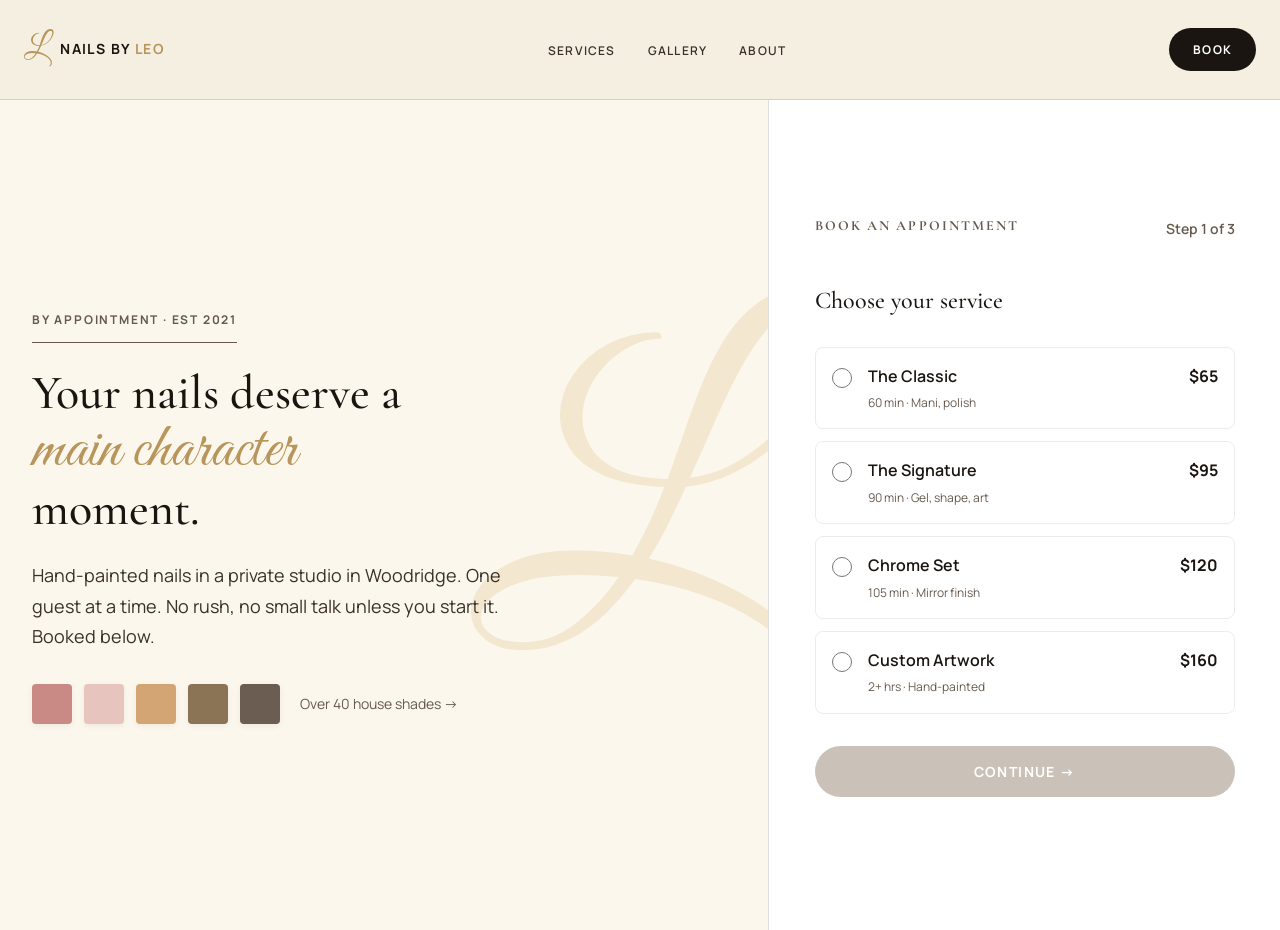
==== index.html @ 2573530d "Add files via upload" ====
<!DOCTYPE html>
<html lang="en">
<head>
    <meta charset="UTF-8">
    <meta name="viewport" content="width=device-width, initial-scale=1.0">
    <title>Nails by Leo - Your nails deserve a main character moment</title>
    <link rel="stylesheet" href="styles.css">
</head>
<body>
    <!-- Navigation -->
    <nav class="navbar">
        <div class="nav-container">
            <div class="logo">
                <span class="logo-script">L</span>
                <span class="logo-text">NAILS BY <span class="logo-accent">LEO</span></span>
            </div>
            <ul class="nav-links">
                <li><a href="services.html">SERVICES</a></li>
                <li><a href="gallery.html">GALLERY</a></li>
                <li><a href="about.html">ABOUT</a></li>
            </ul>
            <a href="#booking" class="nav-book">BOOK</a>
        </div>
    </nav>

    <!-- Main Content -->
    <main class="main-content">
        <!-- Left Section - Hero -->
        <section class="hero-section">
            <div class="hero-content">
                <div class="eyebrow">BY APPOINTMENT · EST 2021</div>

                <h1 class="hero-headline">
                    Your nails deserve a
                    <span class="script-accent">main character</span>
                    moment.
                </h1>

                <p class="hero-description">
                    Hand-painted nails in a private studio in Woodridge. One guest at a time. No rush, no small talk unless you start it. Booked below.
                </p>

                <div class="color-swatches">
                    <div class="swatch" style="background: #C98A85;"></div>
                    <div class="swatch" style="background: #E8C4BF;"></div>
                    <div class="swatch" style="background: #D4A574;"></div>
                    <div class="swatch" style="background: #8B7355;"></div>
                    <div class="swatch" style="background: #6B5D52;"></div>
                    <span class="swatch-label">Over 40 house shades →</span>
                </div>
            </div>

            <!-- Decorative L -->
            <div class="decorative-l">L</div>
        </section>

        <!-- Right Section - Booking Panel -->
        <section class="booking-section" id="booking">
            <div class="booking-panel">
                <!-- Header -->
                <div class="booking-header">
                    <h2>BOOK AN APPOINTMENT</h2>
                    <span class="step-indicator" id="stepIndicator">Step 1 of 3</span>
                </div>

                <!-- Step 1: Service Selection -->
                <div class="booking-step" id="step1" data-step="1">
                    <h3>Choose your service</h3>

                    <div class="service-list">
                        <label class="service-option">
                            <input type="radio" name="service" value="classic" data-price="65" data-duration="60">
                            <div class="service-details">
                                <span class="service-name">The Classic</span>
                                <span class="service-meta">60 min · Mani, polish</span>
                            </div>
                            <span class="service-price">$65</span>
                        </label>

                        <label class="service-option">
                            <input type="radio" name="service" value="signature" data-price="95" data-duration="90">
                            <div class="service-details">
                                <span class="service-name">The Signature</span>
                                <span class="service-meta">90 min · Gel, shape, art</span>
                            </div>
                            <span class="service-price">$95</span>
                        </label>

                        <label class="service-option">
                            <input type="radio" name="service" value="chrome" data-price="120" data-duration="105">
                            <div class="service-details">
                                <span class="service-name">Chrome Set</span>
                                <span class="service-meta">105 min · Mirror finish</span>
                            </div>
                            <span class="service-price">$120</span>
                        </label>

                        <label class="service-option">
                            <input type="radio" name="service" value="custom" data-price="160" data-duration="120">
                            <div class="service-details">
                                <span class="service-name">Custom Artwork</span>
                                <span class="service-meta">2+ hrs · Hand-painted</span>
                            </div>
                            <span class="service-price">$160</span>
                        </label>
                    </div>

                    <button class="btn-next" id="nextStep1" disabled>Continue →</button>
                </div>

                <!-- Step 2: Date & Time Selection -->
                <div class="booking-step hidden" id="step2" data-step="2">
                    <h3>Select your time</h3>

                    <div class="next-opening">
                        <span class="label">NEXT OPENING</span>
                        <div class="opening-date">
                            <span id="openingDate">Thu, Apr 30 · 1:00pm</span>
                            <span class="badge-available">AVAILABLE</span>
                        </div>
                    </div>

                    <div class="time-slots">
                        <button class="time-slot" data-time="10:00">10:00</button>
                        <button class="time-slot" data-time="11:30">11:30</button>
                        <button class="time-slot active" data-time="13:00">1:00</button>
                        <button class="time-slot" data-time="14:30">2:30</button>
                        <button class="time-slot" data-time="16:00">4:00</button>
                        <button class="time-slot" data-time="17:30">5:30</button>
                    </div>

                    <div class="button-group">
                        <button class="btn-back" id="backStep2">← Back</button>
                        <button class="btn-next" id="nextStep2">Continue →</button>
                    </div>
                </div>

                <!-- Step 3: Confirmation -->
                <div class="booking-step hidden" id="step3" data-step="3">
                    <h3>Confirm your booking</h3>

                    <div class="booking-summary">
                        <div class="summary-item">
                            <span class="label">Service</span>
                            <span class="value" id="summaryService">-</span>
                        </div>
                        <div class="summary-item">
                            <span class="label">Date & Time</span>
                            <span class="value" id="summaryDateTime">-</span>
                        </div>
                        <div class="summary-item">
                            <span class="label">Price</span>
                            <span class="value" id="summaryPrice">-</span>
                        </div>
                    </div>

                    <button class="btn-reserve">RESERVE THIS SEAT →</button>
                    <p class="deposit-note">$25 deposit applied to your service</p>

                    <div class="button-group">
                        <button class="btn-back" id="backStep3">← Back</button>
                    </div>
                </div>
            </div>
        </section>
    </main>

    <script>
        // Booking System
        let currentStep = 1;
        let selectedService = null;
        let selectedTime = null;

        // Step 1: Service Selection
        document.querySelectorAll('input[name="service"]').forEach(radio => {
            radio.addEventListener('change', (e) => {
                selectedService = {
                    value: e.target.value,
                    price: e.target.dataset.price,
                    duration: e.target.dataset.duration,
                    name: e.target.closest('.service-option').querySelector('.service-name').textContent
                };
                document.getElementById('nextStep1').disabled = false;
            });
        });

        document.getElementById('nextStep1').addEventListener('click', () => {
            goToStep(2);
        });

        // Step 2: Time Selection
        document.querySelectorAll('.time-slot').forEach(slot => {
            slot.addEventListener('click', (e) => {
                document.querySelectorAll('.time-slot').forEach(s => s.classList.remove('active'));
                e.target.classList.add('active');
                selectedTime = e.target.dataset.time;
            });
        });

        document.getElementById('nextStep2').addEventListener('click', () => {
            if (selectedTime) {
                updateSummary();
                goToStep(3);
            }
        });

        document.getElementById('backStep2').addEventListener('click', () => {
            goToStep(1);
        });

        document.getElementById('backStep3').addEventListener('click', () => {
            goToStep(2);
        });

        // Step 3: Confirmation
        document.querySelector('.btn-reserve').addEventListener('click', () => {
            alert('Thank you for booking with Nails by Leo! We look forward to seeing you.');
        });

        // Navigation Functions
        function goToStep(step) {
            document.querySelectorAll('.booking-step').forEach(s => s.classList.add('hidden'));
            document.getElementById(`step${step}`).classList.remove('hidden');
            document.getElementById('stepIndicator').textContent = `Step ${step} of 3`;
            currentStep = step;
            window.scrollTo(0, document.querySelector('.booking-panel').offsetTop - 100);
        }

        function updateSummary() {
            document.getElementById('summaryService').textContent = selectedService.name;
            document.getElementById('summaryDateTime').textContent = `Thu, Apr 30 · ${selectedTime}`;
            document.getElementById('summaryPrice').textContent = `$${selectedService.price}`;
        }
    </script>
</body>
</html>
---- styles.css ----
/* =========================================================
   Nails by Leo — Booking Interface
   Foundation tokens + semantic mappings.
   Cream + ink + warm gold. Serif display, sans body, script accent.
   ========================================================= */

@import url('https://fonts.googleapis.com/css2?family=Cormorant+Garamond:ital,wght@0,400;0,500;0,600;0,700;1,400;1,500&family=Manrope:wght@300;400;500;600;700&family=Great+Vibes&display=swap');

:root {
  /* Brand palette */
  --cream-50:   #FBF7EC;
  --cream-100:  #F5EFE2;
  --cream-200:  #EDE5D2;
  --cream-300:  #E2D7BE;
  --ink-900:    #1A1510;
  --ink-700:    #3A312A;
  --ink-500:    #665A4F;
  --ink-300:    #A89B8A;
  --ink-200:    #C9BEAC;
  --gold-700:   #8A6F3E;
  --gold-600:   #A78349;
  --gold-500:   #B8955A;
  --gold-400:   #CBAD76;
  --gold-300:   #E2C89B;
  --gold-100:   #F3E6CC;
  --rose-500:   #C98A85;
  --rose-300:   #E8C4BF;
  --white:      #FFFFFF;
  --black:      #000000;

  /* Semantic tokens */
  --bg-page:          var(--cream-50);
  --bg-surface:       var(--cream-100);
  --bg-elevated:      var(--white);
  --fg-1:             var(--ink-900);
  --fg-2:             var(--ink-700);
  --fg-3:             var(--ink-500);
  --fg-4:             var(--ink-300);
  --border-1:         rgba(26, 21, 16, 0.08);
  --border-2:         rgba(26, 21, 16, 0.14);
  --accent:           var(--gold-500);
  --accent-hover:     var(--gold-600);
  --accent-press:     var(--gold-700);

  /* Shadows */
  --shadow-sm: 0 2px 6px rgba(26, 21, 16, 0.06);
  --shadow-md: 0 8px 20px rgba(26, 21, 16, 0.08);

  /* Type families */
  --font-display: "Cormorant Garamond", "EB Garamond", Georgia, "Times New Roman", serif;
  --font-body:    "Manrope", -apple-system, BlinkMacSystemFont, "Segoe UI", Helvetica, Arial, sans-serif;
  --font-script:  "Great Vibes", "Snell Roundhand", "Apple Chancery", cursive;

  /* Type scale */
  --fs-display: 56px;
  --fs-h1: 48px;
  --fs-h2: 32px;
  --fs-h3: 24px;
  --fs-lead: 18px;
  --fs-body: 16px;
  --fs-small: 14px;
  --fs-caption: 12px;

  /* Spacing */
  --space-1: 4px;
  --space-2: 8px;
  --space-3: 12px;
  --space-4: 16px;
  --space-5: 24px;
  --space-6: 32px;
  --space-7: 48px;
  --space-8: 64px;
}

/* =========================================================
   Base Styles
   ========================================================= */

* {
  margin: 0;
  padding: 0;
  box-sizing: border-box;
}

html {
  scroll-behavior: smooth;
}

body {
  background: var(--bg-page);
  color: var(--fg-1);
  font-family: var(--font-body);
  font-size: var(--fs-body);
  line-height: 1.6;
  -webkit-font-smoothing: antialiased;
  -moz-osx-font-smoothing: grayscale;
}

h1, h2, h3 {
  font-family: var(--font-display);
  color: var(--fg-1);
  font-weight: 500;
  line-height: 1.1;
  margin: 0;
}

h2 {
  font-size: var(--fs-h2);
}

h3 {
  font-size: var(--fs-h3);
}

p {
  color: var(--fg-2);
  margin: 0 0 1em;
}

a {
  color: var(--fg-1);
  text-decoration: none;
  transition: color 0.2s ease;
}

a:hover {
  color: var(--accent);
}

/* =========================================================
   Navigation
   ========================================================= */

.navbar {
  background: var(--bg-surface);
  border-bottom: 1px solid var(--border-2);
  padding: var(--space-5) 0;
  position: sticky;
  top: 0;
  z-index: 1000;
}

.nav-container {
  max-width: 1400px;
  margin: 0 auto;
  padding: 0 var(--space-5);
  display: flex;
  justify-content: space-between;
  align-items: center;
}

.logo {
  display: flex;
  align-items: center;
  gap: var(--space-3);
  font-size: var(--fs-h3);
  font-weight: 700;
  letter-spacing: 0.05em;
}

.logo-script {
  font-family: var(--font-script);
  font-size: 32px;
  color: var(--accent);
  font-weight: 400;
}

.logo-text {
  font-size: 14px;
  font-weight: 700;
  letter-spacing: 0.1em;
  text-transform: uppercase;
  color: var(--fg-1);
}

.logo-accent {
  color: var(--accent);
}

.nav-links {
  list-style: none;
  display: flex;
  gap: var(--space-6);
}

.nav-links a {
  font-size: var(--fs-caption);
  font-weight: 600;
  letter-spacing: 0.1em;
  text-transform: uppercase;
  color: var(--fg-2);
  border: none;
}

.nav-links a:hover {
  color: var(--accent);
}

.nav-book {
  background: var(--fg-1);
  color: var(--white);
  padding: var(--space-3) var(--space-5);
  border-radius: 999px;
  font-size: var(--fs-caption);
  font-weight: 700;
  letter-spacing: 0.1em;
  text-transform: uppercase;
  transition: background 0.2s ease;
}

.nav-book:hover {
  background: var(--fg-2);
  color: var(--white);
}

/* =========================================================
   Main Content
   ========================================================= */

.main-content {
  display: grid;
  grid-template-columns: 1.5fr 1fr;
  min-height: calc(100vh - 70px);
  position: relative;
}

/* Hero Section */
.hero-section {
  background: var(--bg-page);
  padding: var(--space-7) var(--space-6);
  display: flex;
  flex-direction: column;
  justify-content: center;
  position: relative;
  overflow: hidden;
}

.hero-content {
  max-width: 500px;
  position: relative;
  z-index: 2;
}

.eyebrow {
  font-size: var(--fs-caption);
  font-weight: 700;
  letter-spacing: 0.15em;
  text-transform: uppercase;
  color: var(--fg-3);
  margin-bottom: var(--space-5);
  display: inline-block;
  padding-bottom: var(--space-3);
  border-bottom: 1px solid var(--fg-3);
}

.hero-headline {
  font-size: var(--fs-h1);
  line-height: 1.1;
  margin-bottom: var(--space-5);
  font-weight: 500;
}

.script-accent {
  font-family: var(--font-script);
  color: var(--accent);
  font-size: 64px;
  font-weight: 400;
  display: block;
  line-height: 1;
}

.hero-description {
  font-size: var(--fs-lead);
  color: var(--fg-2);
  line-height: 1.7;
  margin-bottom: var(--space-6);
}

.color-swatches {
  display: flex;
  align-items: center;
  gap: var(--space-3);
}

.swatch {
  width: 40px;
  height: 40px;
  border-radius: 4px;
  box-shadow: var(--shadow-sm);
  cursor: pointer;
  transition: transform 0.2s ease;
}

.swatch:hover {
  transform: scale(1.1);
}

.swatch-label {
  font-size: var(--fs-small);
  color: var(--fg-3);
  margin-left: var(--space-2);
  white-space: nowrap;
}

/* Decorative L */
.decorative-l {
  position: absolute;
  right: 20px;
  top: 50%;
  transform: translateY(-50%);
  font-family: var(--font-script);
  font-size: 500px;
  color: var(--gold-100);
  font-weight: 400;
  line-height: 1;
  pointer-events: none;
  z-index: 1;
  opacity: 0.9;
}

/* Booking Section */
.booking-section {
  background: var(--bg-elevated);
  padding: var(--space-7) var(--space-6);
  display: flex;
  align-items: center;
  justify-content: center;
  border-left: 1px solid var(--border-2);
}

.booking-panel {
  width: 100%;
  max-width: 420px;
}

.booking-header {
  margin-bottom: var(--space-7);
  display: flex;
  justify-content: space-between;
  align-items: flex-start;
}

.booking-header h2 {
  font-size: var(--fs-small);
  font-weight: 700;
  letter-spacing: 0.15em;
  text-transform: uppercase;
  color: var(--fg-3);
  margin: 0;
}

.step-indicator {
  font-size: var(--fs-small);
  color: var(--fg-3);
  font-weight: 600;
}

.booking-step {
  animation: fadeIn 0.3s ease;
}

.booking-step.hidden {
  display: none;
}

@keyframes fadeIn {
  from {
    opacity: 0;
    transform: translateY(10px);
  }
  to {
    opacity: 1;
    transform: translateY(0);
  }
}

.booking-step h3 {
  font-size: var(--fs-h3);
  margin-bottom: var(--space-6);
  font-weight: 500;
}

/* Service Selection */
.service-list {
  margin-bottom: var(--space-6);
}

.service-option {
  display: flex;
  align-items: flex-start;
  gap: var(--space-4);
  padding: var(--space-4);
  border: 1px solid var(--border-1);
  border-radius: 8px;
  cursor: pointer;
  transition: all 0.2s ease;
  margin-bottom: var(--space-3);
}

.service-option:hover {
  border-color: var(--accent);
  background: rgba(184, 149, 90, 0.02);
}

.service-option input[type="radio"] {
  width: 20px;
  height: 20px;
  margin-top: 4px;
  cursor: pointer;
  accent-color: var(--accent);
}

.service-details {
  display: flex;
  flex-direction: column;
  gap: var(--space-1);
  flex: 1;
}

.service-name {
  font-weight: 600;
  color: var(--fg-1);
  font-size: var(--fs-body);
}

.service-meta {
  font-size: var(--fs-caption);
  color: var(--fg-3);
}

.service-price {
  font-weight: 700;
  color: var(--fg-1);
  font-size: var(--fs-body);
}

/* Time Selection */
.next-opening {
  margin-bottom: var(--space-6);
}

.next-opening .label {
  font-size: var(--fs-caption);
  font-weight: 700;
  letter-spacing: 0.1em;
  text-transform: uppercase;
  color: var(--fg-3);
  display: block;
  margin-bottom: var(--space-2);
}

.opening-date {
  display: flex;
  align-items: center;
  justify-content: space-between;
  gap: var(--space-3);
  font-size: var(--fs-lead);
}

.badge-available {
  background: var(--gold-100);
  color: var(--gold-700);
  padding: var(--space-1) var(--space-3);
  border-radius: 4px;
  font-size: var(--fs-caption);
  font-weight: 700;
  letter-spacing: 0.05em;
}

.time-slots {
  display: grid;
  grid-template-columns: repeat(3, 1fr);
  gap: var(--space-3);
  margin-bottom: var(--space-6);
}

.time-slot {
  padding: var(--space-4);
  border: 1px solid var(--border-2);
  background: var(--white);
  border-radius: 8px;
  font-size: var(--fs-body);
  cursor: pointer;
  transition: all 0.2s ease;
  color: var(--fg-2);
  font-weight: 500;
}

.time-slot:hover {
  border-color: var(--accent);
}

.time-slot.active {
  background: var(--fg-1);
  color: var(--white);
  border-color: var(--fg-1);
}

/* Booking Summary */
.booking-summary {
  background: var(--cream-100);
  padding: var(--space-5);
  border-radius: 8px;
  margin-bottom: var(--space-6);
}

.summary-item {
  display: flex;
  justify-content: space-between;
  margin-bottom: var(--space-4);
}

.summary-item:last-child {
  margin-bottom: 0;
  padding-top: var(--space-4);
  border-top: 1px solid var(--border-2);
}

.summary-item .label {
  font-size: var(--fs-small);
  color: var(--fg-3);
  font-weight: 600;
}

.summary-item .value {
  font-weight: 600;
  color: var(--fg-1);
}

/* Buttons */
.btn-next,
.btn-back,
.btn-reserve {
  width: 100%;
  padding: var(--space-4) var(--space-5);
  border: none;
  border-radius: 999px;
  font-size: var(--fs-small);
  font-weight: 700;
  letter-spacing: 0.1em;
  text-transform: uppercase;
  cursor: pointer;
  transition: all 0.2s ease;
  font-family: var(--font-body);
}

.btn-next {
  background: var(--accent);
  color: var(--white);
  margin-bottom: var(--space-4);
}

.btn-next:hover:not(:disabled) {
  background: var(--accent-hover);
  box-shadow: var(--shadow-md);
}

.btn-next:disabled {
  background: var(--fg-4);
  cursor: not-allowed;
  opacity: 0.6;
}

.btn-reserve {
  background: var(--accent);
  color: var(--white);
}

.btn-reserve:hover {
  background: var(--accent-hover);
  box-shadow: var(--shadow-md);
}

.btn-back {
  background: transparent;
  color: var(--fg-1);
  border: 1px solid var(--border-2);
}

.btn-back:hover {
  border-color: var(--accent);
  color: var(--accent);
}

.button-group {
  display: grid;
  grid-template-columns: 1fr 1fr;
  gap: var(--space-4);
}

.button-group .btn-next {
  margin-bottom: 0;
}

.deposit-note {
  font-size: var(--fs-caption);
  color: var(--fg-3);
  text-align: center;
  margin-top: var(--space-3);
}

/* =========================================================
   Responsive
   ========================================================= */

@media (max-width: 1400px) {
  .decorative-l {
    font-size: 400px;
    right: 10px;
  }
}

@media (max-width: 1200px) {
  .decorative-l {
    font-size: 350px;
    right: 10px;
  }
}

@media (max-width: 1024px) {
  .main-content {
    grid-template-columns: 1fr;
    min-height: auto;
  }

  .hero-section {
    padding: var(--space-7) var(--space-5);
    min-height: 400px;
  }

  .booking-section {
    border-left: none;
    border-top: 1px solid var(--border-2);
    padding: var(--space-7) var(--space-5);
  }

  .decorative-l {
    font-size: 300px;
    right: -50px;
  }
}

@media (max-width: 768px) {
  .nav-container {
    flex-direction: column;
    gap: var(--space-4);
  }

  .nav-links {
    gap: var(--space-4);
    font-size: 12px;
  }

  .hero-headline {
    font-size: 36px;
  }

  .script-accent {
    font-size: 48px;
  }

  .booking-panel {
    max-width: 100%;
  }

  .time-slots {
    grid-template-columns: repeat(2, 1fr);
  }

  .button-group {
    grid-template-columns: 1fr;
  }
}

@media (max-width: 480px) {
  .hero-section {
    padding: var(--space-5);
  }

  .booking-section {
    padding: var(--space-5);
  }

  .hero-headline {
    font-size: 28px;
  }

  .script-accent {
    font-size: 36px;
  }

  .nav-book {
    padding: var(--space-2) var(--space-4);
    font-size: 11px;
  }
}
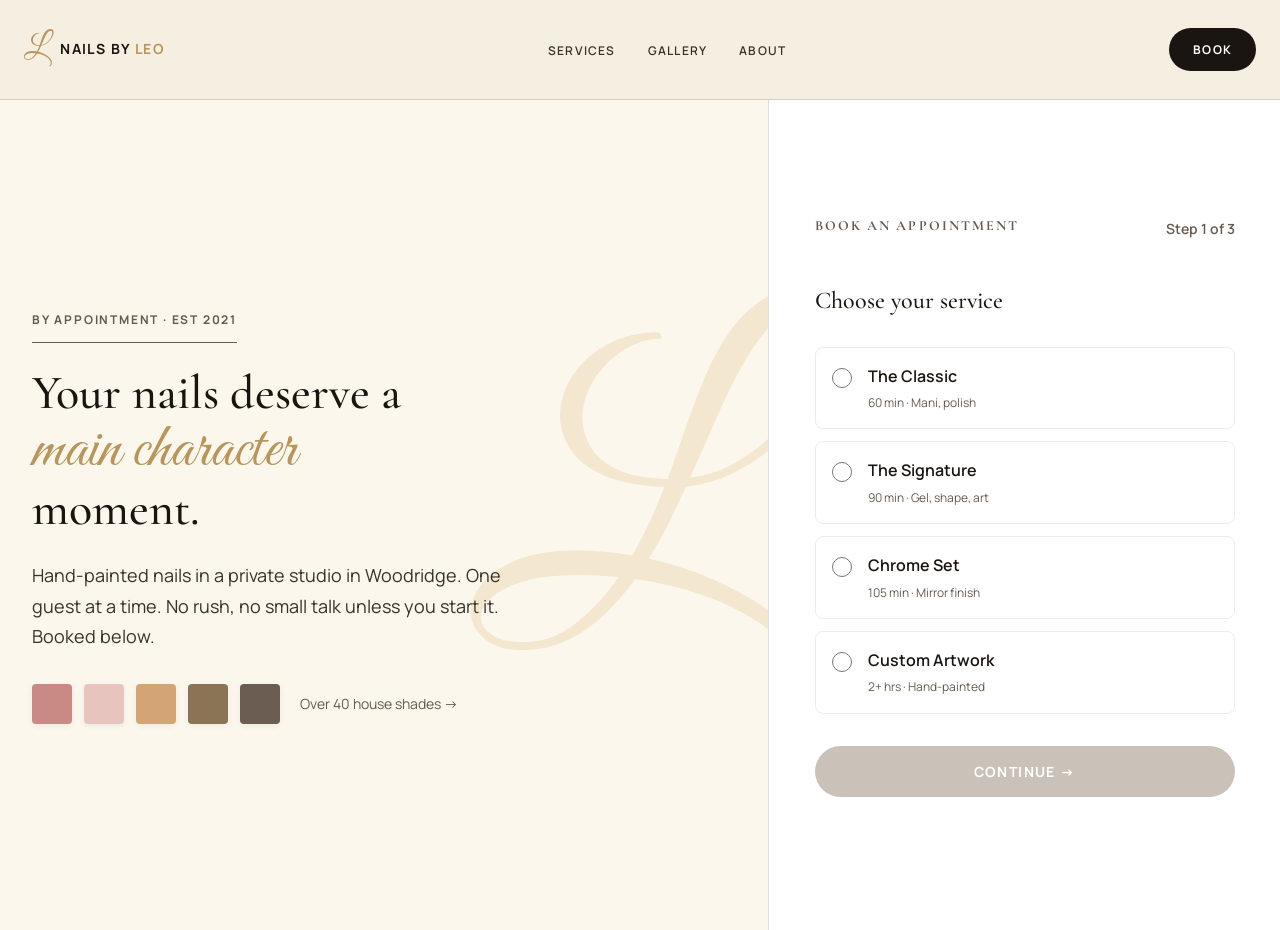
==== commit 65192a40: "Add files via upload" ====
--- a/index.html
+++ b/index.html
@@ -74,7 +74,6 @@
                                 <span class="service-name">The Classic</span>
                                 <span class="service-meta">60 min · Mani, polish</span>
                             </div>
-                            <span class="service-price">$65</span>
                         </label>
 
                         <label class="service-option">
@@ -83,7 +82,6 @@
                                 <span class="service-name">The Signature</span>
                                 <span class="service-meta">90 min · Gel, shape, art</span>
                             </div>
-                            <span class="service-price">$95</span>
                         </label>
 
                         <label class="service-option">
@@ -92,7 +90,6 @@
                                 <span class="service-name">Chrome Set</span>
                                 <span class="service-meta">105 min · Mirror finish</span>
                             </div>
-                            <span class="service-price">$120</span>
                         </label>
 
                         <label class="service-option">
@@ -101,7 +98,6 @@
                                 <span class="service-name">Custom Artwork</span>
                                 <span class="service-meta">2+ hrs · Hand-painted</span>
                             </div>
-                            <span class="service-price">$160</span>
                         </label>
                     </div>
 
@@ -148,14 +144,10 @@
                             <span class="label">Date & Time</span>
                             <span class="value" id="summaryDateTime">-</span>
                         </div>
-                        <div class="summary-item">
-                            <span class="label">Price</span>
-                            <span class="value" id="summaryPrice">-</span>
-                        </div>
                     </div>
 
                     <button class="btn-reserve">RESERVE THIS SEAT →</button>
-                    <p class="deposit-note">$25 deposit applied to your service</p>
+                    <p class="deposit-note">Deposit applied to your service</p>
 
                     <div class="button-group">
                         <button class="btn-back" id="backStep3">← Back</button>
@@ -229,7 +221,6 @@
         function updateSummary() {
             document.getElementById('summaryService').textContent = selectedService.name;
             document.getElementById('summaryDateTime').textContent = `Thu, Apr 30 · ${selectedTime}`;
-            document.getElementById('summaryPrice').textContent = `$${selectedService.price}`;
         }
     </script>
 </body>
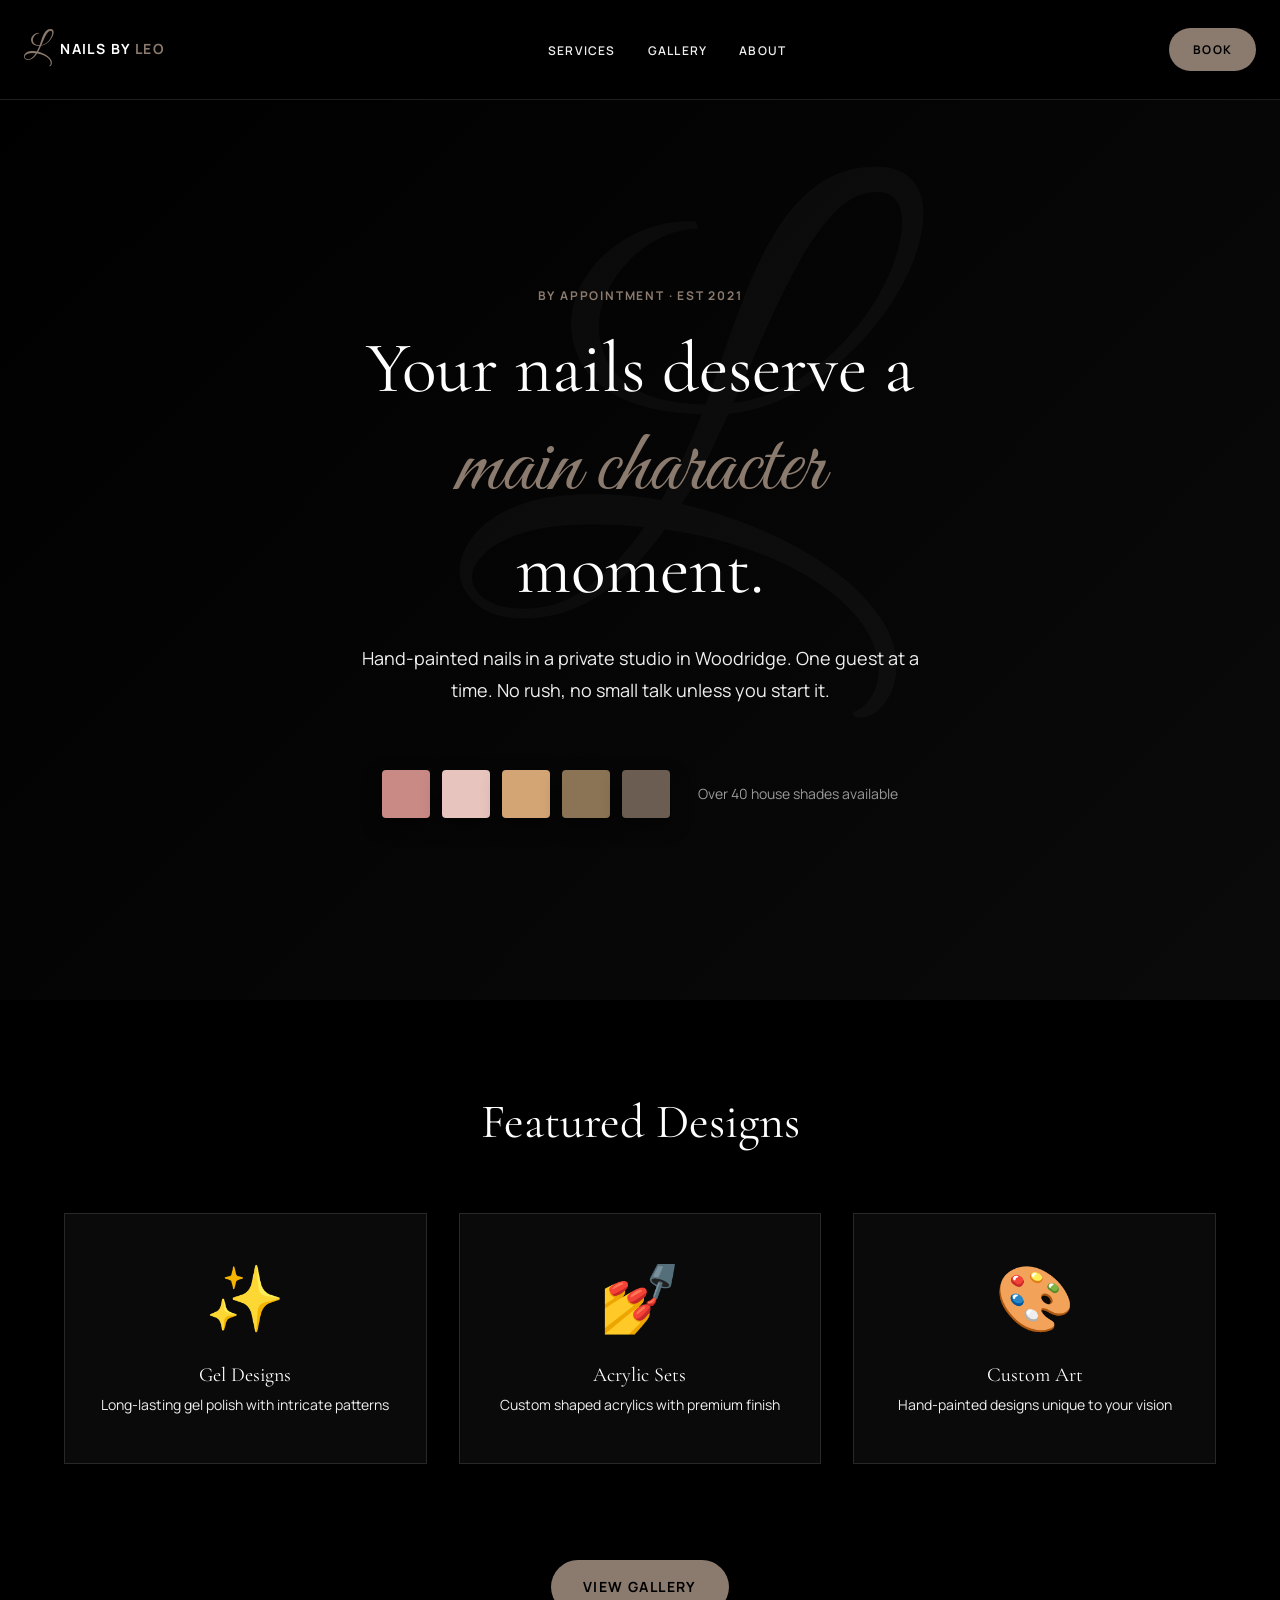
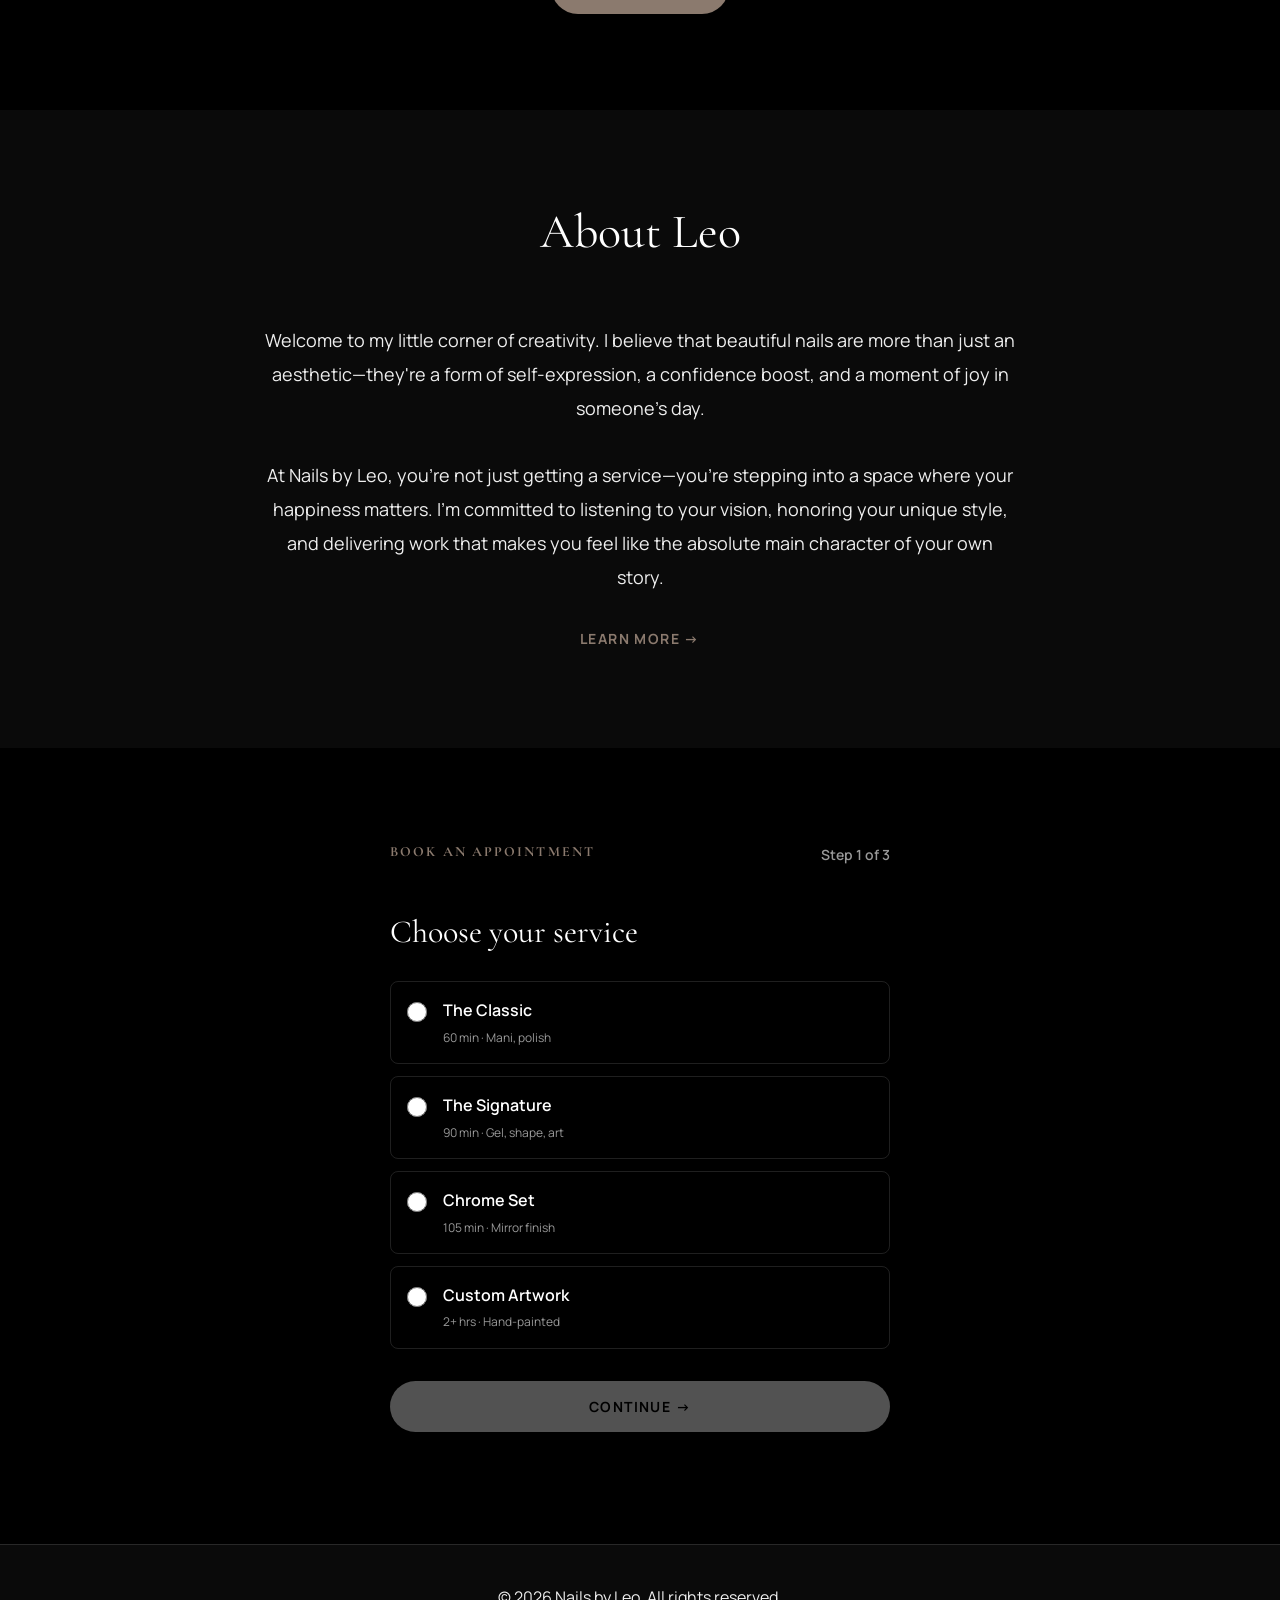
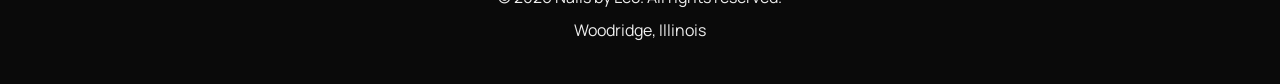
==== commit 8fd70260: "Add files via upload" ====
--- a/index.html
+++ b/index.html
@@ -11,8 +11,10 @@
     <nav class="navbar">
         <div class="nav-container">
             <div class="logo">
-                <span class="logo-script">L</span>
-                <span class="logo-text">NAILS BY <span class="logo-accent">LEO</span></span>
+                <a href="index.html">
+                    <span class="logo-script">L</span>
+                    <span class="logo-text">NAILS BY <span class="logo-accent">LEO</span></span>
+                </a>
             </div>
             <ul class="nav-links">
                 <li><a href="services.html">SERVICES</a></li>
@@ -25,7 +27,7 @@
 
     <!-- Main Content -->
     <main class="main-content">
-        <!-- Left Section - Hero -->
+        <!-- Hero Section -->
         <section class="hero-section">
             <div class="hero-content">
                 <div class="eyebrow">BY APPOINTMENT · EST 2021</div>
@@ -37,7 +39,7 @@
                 </h1>
 
                 <p class="hero-description">
-                    Hand-painted nails in a private studio in Woodridge. One guest at a time. No rush, no small talk unless you start it. Booked below.
+                    Hand-painted nails in a private studio in Woodridge. One guest at a time. No rush, no small talk unless you start it.
                 </p>
 
                 <div class="color-swatches">
@@ -46,7 +48,7 @@
                     <div class="swatch" style="background: #D4A574;"></div>
                     <div class="swatch" style="background: #8B7355;"></div>
                     <div class="swatch" style="background: #6B5D52;"></div>
-                    <span class="swatch-label">Over 40 house shades →</span>
+                    <span class="swatch-label">Over 40 house shades available</span>
                 </div>
             </div>
 
@@ -54,7 +56,57 @@
             <div class="decorative-l">L</div>
         </section>
 
-        <!-- Right Section - Booking Panel -->
+        <!-- Featured Work Section -->
+        <section style="background: var(--black); padding: var(--space-9) var(--space-5);">
+            <div class="container">
+                <h2 style="text-align: center; margin-bottom: var(--space-8); font-size: 48px;">Featured Designs</h2>
+
+                <div class="gallery-grid" style="display: grid; grid-template-columns: repeat(auto-fit, minmax(280px, 1fr)); gap: var(--space-6); margin-bottom: var(--space-9);">
+                    <div class="gallery-item" style="border: 1px solid rgba(255,255,255,0.12); border-radius: var(--radius-lg); padding: var(--space-6); text-align: center; background: var(--black-90); cursor: pointer; transition: all 0.3s ease;">
+                        <div style="font-size: 64px; margin-bottom: var(--space-4);">✨</div>
+                        <h3 style="color: var(--white); margin-bottom: var(--space-2); font-size: 20px;">Gel Designs</h3>
+                        <p style="color: var(--gray-100); font-size: 14px;">Long-lasting gel polish with intricate patterns</p>
+                    </div>
+
+                    <div class="gallery-item" style="border: 1px solid rgba(255,255,255,0.12); border-radius: var(--radius-lg); padding: var(--space-6); text-align: center; background: var(--black-90); cursor: pointer; transition: all 0.3s ease;">
+                        <div style="font-size: 64px; margin-bottom: var(--space-4);">💅</div>
+                        <h3 style="color: var(--white); margin-bottom: var(--space-2); font-size: 20px;">Acrylic Sets</h3>
+                        <p style="color: var(--gray-100); font-size: 14px;">Custom shaped acrylics with premium finish</p>
+                    </div>
+
+                    <div class="gallery-item" style="border: 1px solid rgba(255,255,255,0.12); border-radius: var(--radius-lg); padding: var(--space-6); text-align: center; background: var(--black-90); cursor: pointer; transition: all 0.3s ease;">
+                        <div style="font-size: 64px; margin-bottom: var(--space-4);">🎨</div>
+                        <h3 style="color: var(--white); margin-bottom: var(--space-2); font-size: 20px;">Custom Art</h3>
+                        <p style="color: var(--gray-100); font-size: 14px;">Hand-painted designs unique to your vision</p>
+                    </div>
+                </div>
+
+                <div style="text-align: center;">
+                    <a href="gallery.html" style="display: inline-block; background: var(--accent); color: var(--black); padding: var(--space-4) var(--space-6); border-radius: 999px; font-weight: 700; font-size: var(--fs-small); letter-spacing: 0.1em; text-transform: uppercase; transition: all 0.2s ease;">View Gallery</a>
+                </div>
+            </div>
+        </section>
+
+        <!-- About Section -->
+        <section style="background: var(--black-90); padding: var(--space-9) var(--space-5);">
+            <div class="container" style="max-width: 800px;">
+                <h2 style="text-align: center; margin-bottom: var(--space-8); font-size: 48px;">About Leo</h2>
+
+                <p style="color: var(--gray-100); line-height: 1.9; text-align: center; margin-bottom: var(--space-6); font-size: 18px;">
+                    Welcome to my little corner of creativity. I believe that beautiful nails are more than just an aesthetic—they're a form of self-expression, a confidence boost, and a moment of joy in someone's day.
+                </p>
+
+                <p style="color: var(--gray-100); line-height: 1.9; text-align: center; margin-bottom: var(--space-6); font-size: 18px;">
+                    At Nails by Leo, you're not just getting a service—you're stepping into a space where your happiness matters. I'm committed to listening to your vision, honoring your unique style, and delivering work that makes you feel like the absolute main character of your own story.
+                </p>
+
+                <div style="text-align: center;">
+                    <a href="about.html" style="display: inline-block; color: var(--accent); font-weight: 700; letter-spacing: 0.1em; text-transform: uppercase; font-size: var(--fs-small);">Learn More →</a>
+                </div>
+            </div>
+        </section>
+
+        <!-- Booking Section -->
         <section class="booking-section" id="booking">
             <div class="booking-panel">
                 <!-- Header -->
@@ -156,6 +208,14 @@
             </div>
         </section>
     </main>
+
+    <!-- Footer -->
+    <footer class="footer">
+        <div class="container">
+            <p>&copy; 2026 Nails by Leo. All rights reserved.</p>
+            <p>Woodridge, Illinois</p>
+        </div>
+    </footer>
 
     <script>
         // Booking System
--- a/styles.css
+++ b/styles.css
@@ -1,50 +1,45 @@
 /* =========================================================
-   Nails by Leo — Booking Interface
-   Foundation tokens + semantic mappings.
-   Cream + ink + warm gold. Serif display, sans body, script accent.
+   Nails by Leo — Luxury Modern Design
+   Black backgrounds, white text, bronze accents. Sophisticated elegance.
    ========================================================= */
 
 @import url('https://fonts.googleapis.com/css2?family=Cormorant+Garamond:ital,wght@0,400;0,500;0,600;0,700;1,400;1,500&family=Manrope:wght@300;400;500;600;700&family=Great+Vibes&display=swap');
 
 :root {
-  /* Brand palette */
-  --cream-50:   #FBF7EC;
-  --cream-100:  #F5EFE2;
-  --cream-200:  #EDE5D2;
-  --cream-300:  #E2D7BE;
-  --ink-900:    #1A1510;
-  --ink-700:    #3A312A;
-  --ink-500:    #665A4F;
-  --ink-300:    #A89B8A;
-  --ink-200:    #C9BEAC;
-  --gold-700:   #8A6F3E;
-  --gold-600:   #A78349;
-  --gold-500:   #B8955A;
-  --gold-400:   #CBAD76;
-  --gold-300:   #E2C89B;
-  --gold-100:   #F3E6CC;
-  --rose-500:   #C98A85;
-  --rose-300:   #E8C4BF;
+  /* Luxury Palette */
+  --black:      #000000;
+  --black-90:   #0A0A0A;
   --white:      #FFFFFF;
-  --black:      #000000;
+  --gray-50:    #F5F5F5;
+  --gray-100:   #EEEEEE;
+  --gray-200:   #DDDDDD;
+  --gray-300:   #CCCCCC;
+  --gray-400:   #999999;
+
+  --bronze-700: #6B6158;
+  --bronze-600: #7A6E63;
+  --bronze-500: #8B7A6E;
+  --bronze-400: #9B8A7D;
+  --bronze-300: #C4B8B0;
+  --bronze-100: #E8E3DE;
 
   /* Semantic tokens */
-  --bg-page:          var(--cream-50);
-  --bg-surface:       var(--cream-100);
-  --bg-elevated:      var(--white);
-  --fg-1:             var(--ink-900);
-  --fg-2:             var(--ink-700);
-  --fg-3:             var(--ink-500);
-  --fg-4:             var(--ink-300);
-  --border-1:         rgba(26, 21, 16, 0.08);
-  --border-2:         rgba(26, 21, 16, 0.14);
-  --accent:           var(--gold-500);
-  --accent-hover:     var(--gold-600);
-  --accent-press:     var(--gold-700);
+  --bg-page:          var(--black);
+  --bg-surface:       var(--black-90);
+  --bg-elevated:      var(--black);
+  --fg-1:             var(--white);
+  --fg-2:             var(--gray-100);
+  --fg-3:             var(--gray-400);
+  --fg-4:             var(--gray-300);
+  --border-1:         rgba(255, 255, 255, 0.08);
+  --border-2:         rgba(255, 255, 255, 0.12);
+  --accent:           var(--bronze-500);
+  --accent-hover:     var(--bronze-400);
+  --accent-press:     var(--bronze-600);
 
   /* Shadows */
-  --shadow-sm: 0 2px 6px rgba(26, 21, 16, 0.06);
-  --shadow-md: 0 8px 20px rgba(26, 21, 16, 0.08);
+  --shadow-sm: 0 2px 6px rgba(0, 0, 0, 0.3);
+  --shadow-md: 0 8px 20px rgba(0, 0, 0, 0.4);
 
   /* Type families */
   --font-display: "Cormorant Garamond", "EB Garamond", Georgia, "Times New Roman", serif;
@@ -70,6 +65,7 @@
   --space-6: 32px;
   --space-7: 48px;
   --space-8: 64px;
+  --space-9: 96px;
 }
 
 /* =========================================================
@@ -99,7 +95,7 @@
 h1, h2, h3 {
   font-family: var(--font-display);
   color: var(--fg-1);
-  font-weight: 500;
+  font-weight: 400;
   line-height: 1.1;
   margin: 0;
 }
@@ -132,7 +128,7 @@
    ========================================================= */
 
 .navbar {
-  background: var(--bg-surface);
+  background: var(--black);
   border-bottom: 1px solid var(--border-2);
   padding: var(--space-5) 0;
   position: sticky;
@@ -156,6 +152,18 @@
   font-size: var(--fs-h3);
   font-weight: 700;
   letter-spacing: 0.05em;
+}
+
+.logo a {
+  display: flex;
+  align-items: center;
+  gap: var(--space-3);
+  color: var(--fg-1);
+  transition: opacity 0.2s ease;
+}
+
+.logo a:hover {
+  opacity: 0.8;
 }
 
 .logo-script {
@@ -197,8 +205,8 @@
 }
 
 .nav-book {
-  background: var(--fg-1);
-  color: var(--white);
+  background: var(--accent);
+  color: var(--black);
   padding: var(--space-3) var(--space-5);
   border-radius: 999px;
   font-size: var(--fs-caption);
@@ -206,37 +214,32 @@
   letter-spacing: 0.1em;
   text-transform: uppercase;
   transition: background 0.2s ease;
+  border: none;
+  cursor: pointer;
 }
 
 .nav-book:hover {
-  background: var(--fg-2);
-  color: var(--white);
-}
-
-/* =========================================================
-   Main Content
-   ========================================================= */
-
-.main-content {
-  display: grid;
-  grid-template-columns: 1.5fr 1fr;
-  min-height: calc(100vh - 70px);
-  position: relative;
-}
-
-/* Hero Section */
+  background: var(--accent-hover);
+}
+
+/* =========================================================
+   Hero Section — Full Width
+   ========================================================= */
+
 .hero-section {
-  background: var(--bg-page);
-  padding: var(--space-7) var(--space-6);
-  display: flex;
-  flex-direction: column;
+  background: linear-gradient(135deg, var(--black) 0%, var(--black-90) 100%);
+  min-height: 100vh;
+  display: flex;
+  align-items: center;
   justify-content: center;
   position: relative;
   overflow: hidden;
+  padding: var(--space-8) var(--space-5);
+  text-align: center;
 }
 
 .hero-content {
-  max-width: 500px;
+  max-width: 800px;
   position: relative;
   z-index: 2;
 }
@@ -246,91 +249,107 @@
   font-weight: 700;
   letter-spacing: 0.15em;
   text-transform: uppercase;
-  color: var(--fg-3);
+  color: var(--accent);
   margin-bottom: var(--space-5);
   display: inline-block;
-  padding-bottom: var(--space-3);
-  border-bottom: 1px solid var(--fg-3);
 }
 
 .hero-headline {
-  font-size: var(--fs-h1);
+  font-size: 72px;
   line-height: 1.1;
-  margin-bottom: var(--space-5);
-  font-weight: 500;
+  margin-bottom: var(--space-6);
+  font-weight: 400;
+  color: var(--white);
 }
 
 .script-accent {
   font-family: var(--font-script);
   color: var(--accent);
-  font-size: 64px;
+  font-size: 90px;
   font-weight: 400;
   display: block;
   line-height: 1;
+  margin: var(--space-4) 0;
 }
 
 .hero-description {
   font-size: var(--fs-lead);
-  color: var(--fg-2);
-  line-height: 1.7;
-  margin-bottom: var(--space-6);
+  color: var(--gray-100);
+  line-height: 1.8;
+  margin-bottom: var(--space-8);
+  max-width: 600px;
+  margin-left: auto;
+  margin-right: auto;
 }
 
 .color-swatches {
   display: flex;
   align-items: center;
+  justify-content: center;
   gap: var(--space-3);
+  flex-wrap: wrap;
 }
 
 .swatch {
-  width: 40px;
-  height: 40px;
+  width: 48px;
+  height: 48px;
   border-radius: 4px;
-  box-shadow: var(--shadow-sm);
+  box-shadow: var(--shadow-md);
   cursor: pointer;
   transition: transform 0.2s ease;
+  border: 2px solid transparent;
 }
 
 .swatch:hover {
-  transform: scale(1.1);
+  transform: scale(1.15);
+  border-color: var(--accent);
 }
 
 .swatch-label {
   font-size: var(--fs-small);
-  color: var(--fg-3);
-  margin-left: var(--space-2);
+  color: var(--gray-400);
+  margin-left: var(--space-4);
   white-space: nowrap;
 }
 
 /* Decorative L */
 .decorative-l {
-  position: absolute;
-  right: 20px;
+  position: fixed;
   top: 50%;
-  transform: translateY(-50%);
+  left: 50%;
+  transform: translate(-50%, -50%);
   font-family: var(--font-script);
-  font-size: 500px;
-  color: var(--gold-100);
+  font-size: 600px;
+  color: rgba(255, 255, 255, 0.03);
   font-weight: 400;
   line-height: 1;
   pointer-events: none;
-  z-index: 1;
-  opacity: 0.9;
-}
-
-/* Booking Section */
+  z-index: 0;
+}
+
+/* =========================================================
+   Main Content Layout
+   ========================================================= */
+
+.main-content {
+  display: block;
+}
+
+/* =========================================================
+   Booking Section — Hidden by Default for Portfolio
+   ========================================================= */
+
 .booking-section {
-  background: var(--bg-elevated);
-  padding: var(--space-7) var(--space-6);
+  background: var(--black);
+  padding: var(--space-9) var(--space-5);
   display: flex;
   align-items: center;
   justify-content: center;
-  border-left: 1px solid var(--border-2);
 }
 
 .booking-panel {
   width: 100%;
-  max-width: 420px;
+  max-width: 500px;
 }
 
 .booking-header {
@@ -345,13 +364,13 @@
   font-weight: 700;
   letter-spacing: 0.15em;
   text-transform: uppercase;
-  color: var(--fg-3);
+  color: var(--accent);
   margin: 0;
 }
 
 .step-indicator {
   font-size: var(--fs-small);
-  color: var(--fg-3);
+  color: var(--gray-400);
   font-weight: 600;
 }
 
@@ -375,9 +394,10 @@
 }
 
 .booking-step h3 {
-  font-size: var(--fs-h3);
+  font-size: var(--fs-h2);
   margin-bottom: var(--space-6);
-  font-weight: 500;
+  font-weight: 400;
+  color: var(--white);
 }
 
 /* Service Selection */
@@ -390,16 +410,17 @@
   align-items: flex-start;
   gap: var(--space-4);
   padding: var(--space-4);
-  border: 1px solid var(--border-1);
+  border: 1px solid var(--border-2);
   border-radius: 8px;
   cursor: pointer;
   transition: all 0.2s ease;
   margin-bottom: var(--space-3);
+  background: transparent;
 }
 
 .service-option:hover {
   border-color: var(--accent);
-  background: rgba(184, 149, 90, 0.02);
+  background: rgba(139, 122, 110, 0.1);
 }
 
 .service-option input[type="radio"] {
@@ -419,19 +440,13 @@
 
 .service-name {
   font-weight: 600;
-  color: var(--fg-1);
+  color: var(--white);
   font-size: var(--fs-body);
 }
 
 .service-meta {
   font-size: var(--fs-caption);
-  color: var(--fg-3);
-}
-
-.service-price {
-  font-weight: 700;
-  color: var(--fg-1);
-  font-size: var(--fs-body);
+  color: var(--gray-400);
 }
 
 /* Time Selection */
@@ -444,7 +459,7 @@
   font-weight: 700;
   letter-spacing: 0.1em;
   text-transform: uppercase;
-  color: var(--fg-3);
+  color: var(--accent);
   display: block;
   margin-bottom: var(--space-2);
 }
@@ -455,16 +470,18 @@
   justify-content: space-between;
   gap: var(--space-3);
   font-size: var(--fs-lead);
+  color: var(--white);
 }
 
 .badge-available {
-  background: var(--gold-100);
-  color: var(--gold-700);
+  background: rgba(139, 122, 110, 0.2);
+  color: var(--accent);
   padding: var(--space-1) var(--space-3);
   border-radius: 4px;
   font-size: var(--fs-caption);
   font-weight: 700;
   letter-spacing: 0.05em;
+  border: 1px solid var(--accent);
 }
 
 .time-slots {
@@ -477,31 +494,33 @@
 .time-slot {
   padding: var(--space-4);
   border: 1px solid var(--border-2);
-  background: var(--white);
+  background: transparent;
   border-radius: 8px;
   font-size: var(--fs-body);
   cursor: pointer;
   transition: all 0.2s ease;
-  color: var(--fg-2);
+  color: var(--gray-100);
   font-weight: 500;
 }
 
 .time-slot:hover {
   border-color: var(--accent);
+  color: var(--accent);
 }
 
 .time-slot.active {
-  background: var(--fg-1);
-  color: var(--white);
-  border-color: var(--fg-1);
+  background: var(--accent);
+  color: var(--black);
+  border-color: var(--accent);
 }
 
 /* Booking Summary */
 .booking-summary {
-  background: var(--cream-100);
+  background: rgba(139, 122, 110, 0.1);
   padding: var(--space-5);
   border-radius: 8px;
   margin-bottom: var(--space-6);
+  border: 1px solid var(--border-2);
 }
 
 .summary-item {
@@ -512,19 +531,17 @@
 
 .summary-item:last-child {
   margin-bottom: 0;
-  padding-top: var(--space-4);
-  border-top: 1px solid var(--border-2);
 }
 
 .summary-item .label {
   font-size: var(--fs-small);
-  color: var(--fg-3);
+  color: var(--gray-400);
   font-weight: 600;
 }
 
 .summary-item .value {
   font-weight: 600;
-  color: var(--fg-1);
+  color: var(--white);
 }
 
 /* Buttons */
@@ -546,7 +563,7 @@
 
 .btn-next {
   background: var(--accent);
-  color: var(--white);
+  color: var(--black);
   margin-bottom: var(--space-4);
 }
 
@@ -556,14 +573,14 @@
 }
 
 .btn-next:disabled {
-  background: var(--fg-4);
+  background: var(--gray-300);
   cursor: not-allowed;
-  opacity: 0.6;
+  opacity: 0.4;
 }
 
 .btn-reserve {
   background: var(--accent);
-  color: var(--white);
+  color: var(--black);
 }
 
 .btn-reserve:hover {
@@ -594,49 +611,147 @@
 
 .deposit-note {
   font-size: var(--fs-caption);
-  color: var(--fg-3);
+  color: var(--gray-400);
   text-align: center;
   margin-top: var(--space-3);
 }
 
 /* =========================================================
+   Section Styling
+   ========================================================= */
+
+section {
+  padding: var(--space-9) var(--space-5);
+}
+
+section.light {
+  background: var(--black);
+}
+
+section.dark {
+  background: var(--black-90);
+}
+
+/* =========================================================
+   Portfolio / Gallery Section
+   ========================================================= */
+
+.gallery-page,
+.services-page,
+.about-page {
+  background: var(--black);
+  color: var(--white);
+  min-height: 100vh;
+}
+
+.gallery-page h1,
+.services-page h1,
+.about-page h1 {
+  color: var(--white);
+  font-size: 64px;
+  margin-bottom: var(--space-8);
+  text-align: center;
+  font-weight: 400;
+}
+
+.gallery-page p,
+.services-page p,
+.about-page p {
+  color: var(--gray-100);
+}
+
+.gallery-grid,
+.service-grid,
+.values-grid {
+  gap: var(--space-8);
+}
+
+.gallery-item,
+.service-item {
+  border: 1px solid var(--border-2);
+  background: var(--black-90);
+}
+
+.gallery-item:hover,
+.service-item:hover {
+  border-color: var(--accent);
+  background: rgba(139, 122, 110, 0.1);
+}
+
+.gallery-placeholder {
+  background: linear-gradient(135deg, var(--black-90) 0%, var(--black) 100%);
+  color: var(--accent);
+}
+
+.service-item h3 {
+  color: var(--white);
+}
+
+.service-item p {
+  color: var(--gray-100);
+}
+
+.service-item a,
+.cta-button {
+  background: var(--accent);
+  color: var(--black);
+}
+
+.service-item a:hover,
+.cta-button:hover {
+  background: var(--accent-hover);
+}
+
+/* =========================================================
+   Footer
+   ========================================================= */
+
+.footer {
+  background: var(--black-90);
+  color: var(--white);
+  text-align: center;
+  padding: var(--space-6) 0;
+  border-top: 1px solid var(--border-2);
+}
+
+.footer p {
+  color: var(--gray-100);
+  margin: var(--space-2) 0;
+}
+
+.container {
+  max-width: 1200px;
+  margin: 0 auto;
+  padding: 0 var(--space-5);
+}
+
+/* =========================================================
    Responsive
    ========================================================= */
 
 @media (max-width: 1400px) {
   .decorative-l {
-    font-size: 400px;
-    right: 10px;
+    font-size: 500px;
   }
 }
 
 @media (max-width: 1200px) {
   .decorative-l {
-    font-size: 350px;
-    right: 10px;
+    font-size: 450px;
   }
 }
 
 @media (max-width: 1024px) {
-  .main-content {
-    grid-template-columns: 1fr;
-    min-height: auto;
-  }
-
-  .hero-section {
-    padding: var(--space-7) var(--space-5);
-    min-height: 400px;
-  }
-
-  .booking-section {
-    border-left: none;
-    border-top: 1px solid var(--border-2);
-    padding: var(--space-7) var(--space-5);
+  .hero-headline {
+    font-size: 56px;
+  }
+
+  .script-accent {
+    font-size: 72px;
   }
 
   .decorative-l {
-    font-size: 300px;
-    right: -50px;
+    font-size: 400px;
   }
 }
 
@@ -652,11 +767,11 @@
   }
 
   .hero-headline {
-    font-size: 36px;
+    font-size: 44px;
   }
 
   .script-accent {
-    font-size: 48px;
+    font-size: 56px;
   }
 
   .booking-panel {
@@ -669,6 +784,12 @@
 
   .button-group {
     grid-template-columns: 1fr;
+  }
+
+  .gallery-page h1,
+  .services-page h1,
+  .about-page h1 {
+    font-size: 48px;
   }
 }
 
@@ -682,15 +803,25 @@
   }
 
   .hero-headline {
-    font-size: 28px;
+    font-size: 32px;
   }
 
   .script-accent {
-    font-size: 36px;
+    font-size: 44px;
   }
 
   .nav-book {
     padding: var(--space-2) var(--space-4);
     font-size: 11px;
   }
-}
+
+  .decorative-l {
+    font-size: 280px;
+  }
+
+  .gallery-page h1,
+  .services-page h1,
+  .about-page h1 {
+    font-size: 36px;
+  }
+}
